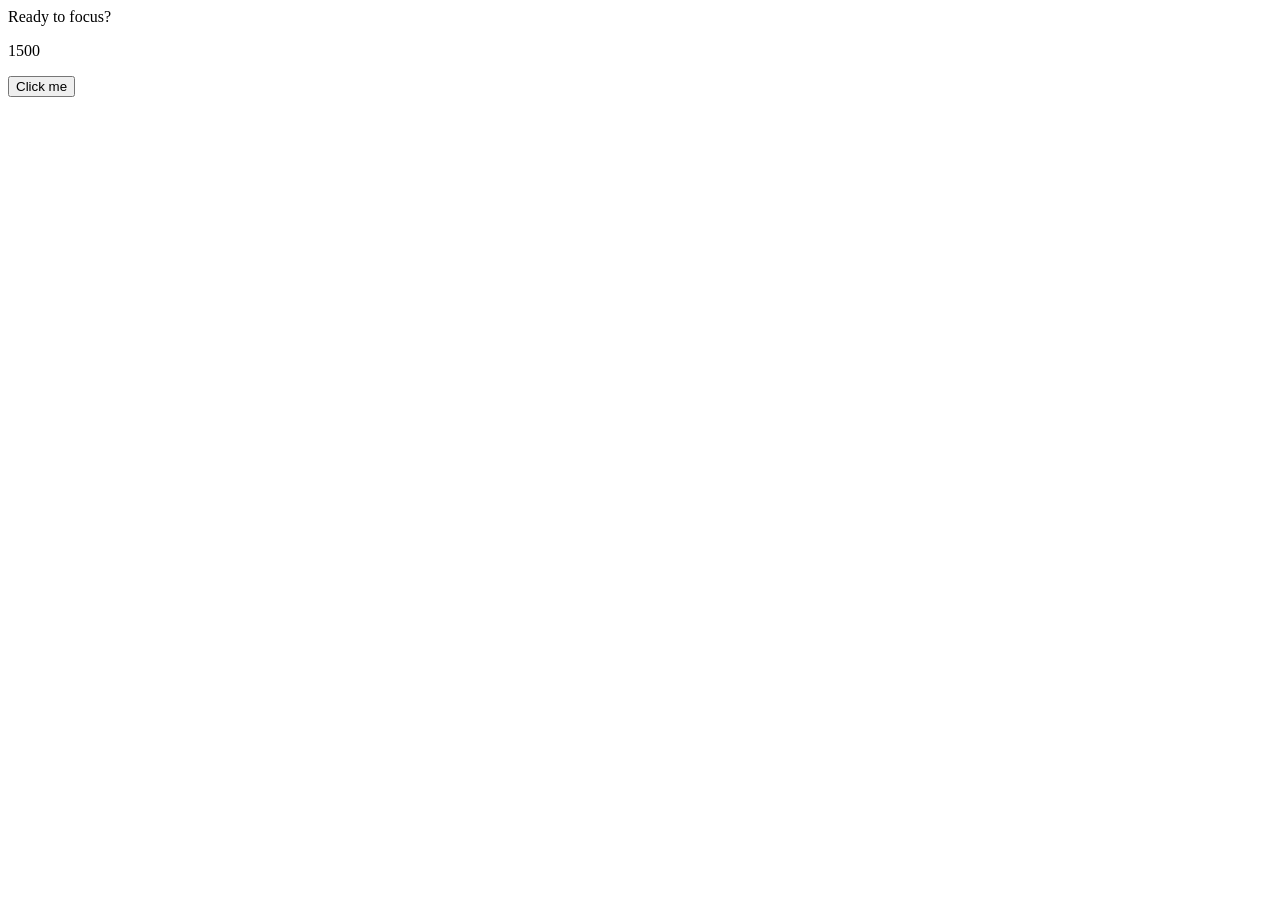
==== popup.html @ e74017d1 "first version" ====
<html lang="en">
<head>
    <meta charset="UTF-8">
    <meta name="viewport" content="width=device-width, initial-scale=1.0">
    <title>Document</title>
</head>
<body>
    <p id ="status">Ready to focus?</p>
    <p id="timer">1500</p>
<button id="btn">Click me</button>




    <script src="popup.js"></script>
</body>

</html>
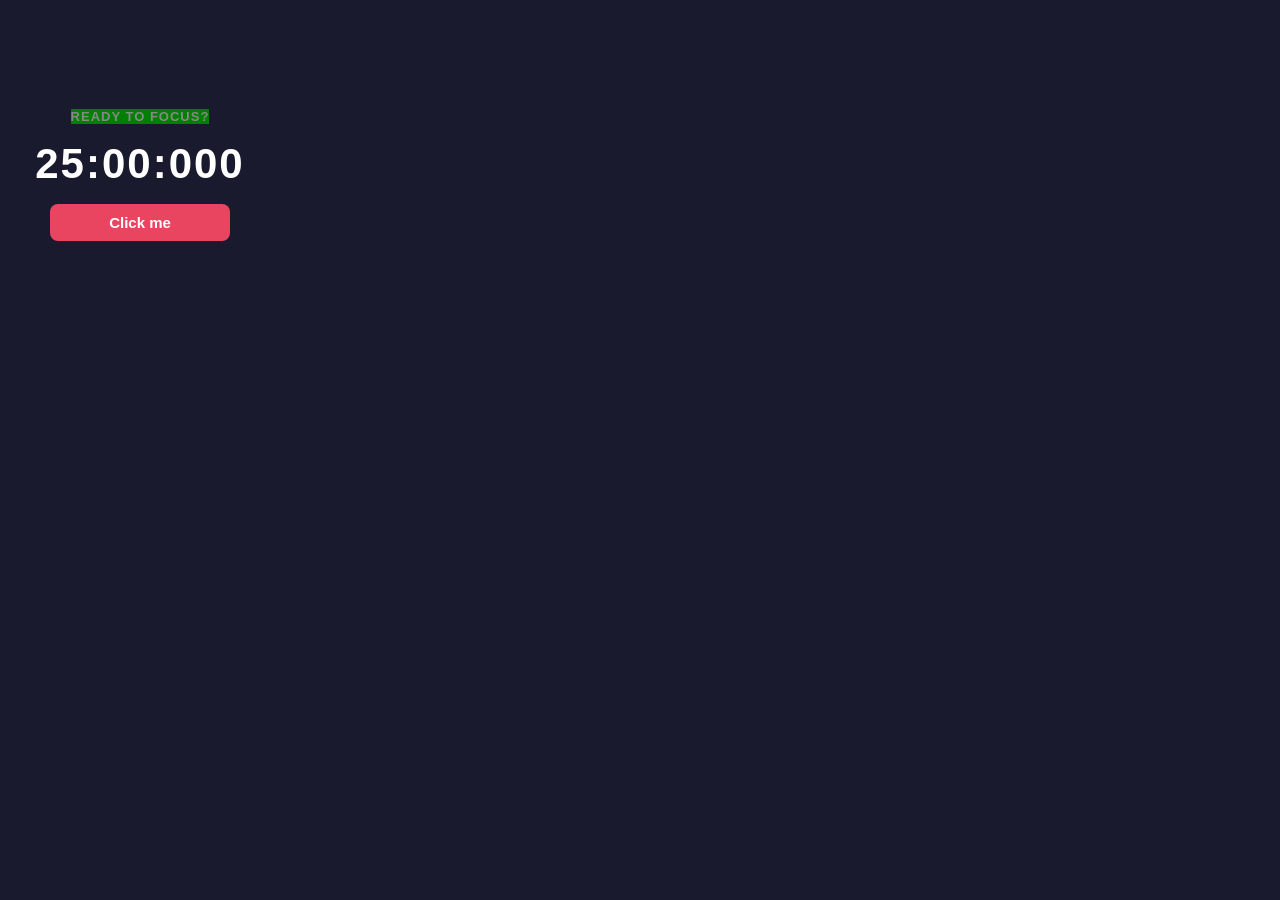
==== commit 8b0bfe2d: "some styling to my extension" ====
--- a/popup.html
+++ b/popup.html
@@ -3,10 +3,11 @@
     <meta charset="UTF-8">
     <meta name="viewport" content="width=device-width, initial-scale=1.0">
     <title>Document</title>
+    <link rel="stylesheet" href="popup.css">
 </head>
 <body>
-    <p id ="status">Ready to focus?</p>
-    <p id="timer">1500</p>
+    <h1 id ="status">Ready to focus?</h1>
+    <p id="timer">25:00:000</p>
 <button id="btn">Click me</button>
 
 
--- a/popup.css
+++ b/popup.css
@@ -0,0 +1,51 @@
+
+* {
+    margin: 0;
+    padding: 0;
+    box-sizing: border-box;
+}
+body {
+      width: 280px;
+    height: 350px;
+    background-color: #1a1a2e;
+    display: flex;
+    flex-direction: column;
+    align-items: center;
+    justify-content: center;
+    gap: 16px;
+    font-family: 'Segoe UI', sans-serif;
+}
+
+button {
+    padding: 8px 20px;
+    cursor: pointer;
+}
+#status{
+
+    background-color: green;
+     font-size: 13px;
+    color: #888;
+    letter-spacing: 1px;
+    text-transform: uppercase;
+
+}
+#btn {
+    width: 180px;
+    padding: 10px 0;
+    border: none;
+    border-radius: 8px;
+    background-color: #e94560;
+    color: white;
+    font-size: 15px;
+    font-weight: 600;
+    cursor: pointer;
+}
+#timer {
+    font-size: 42px;
+    font-weight: 700;
+    color: #ffffff;
+    letter-spacing: 2px;
+}
+#btn:hover {
+    background-color: #c73652;
+}
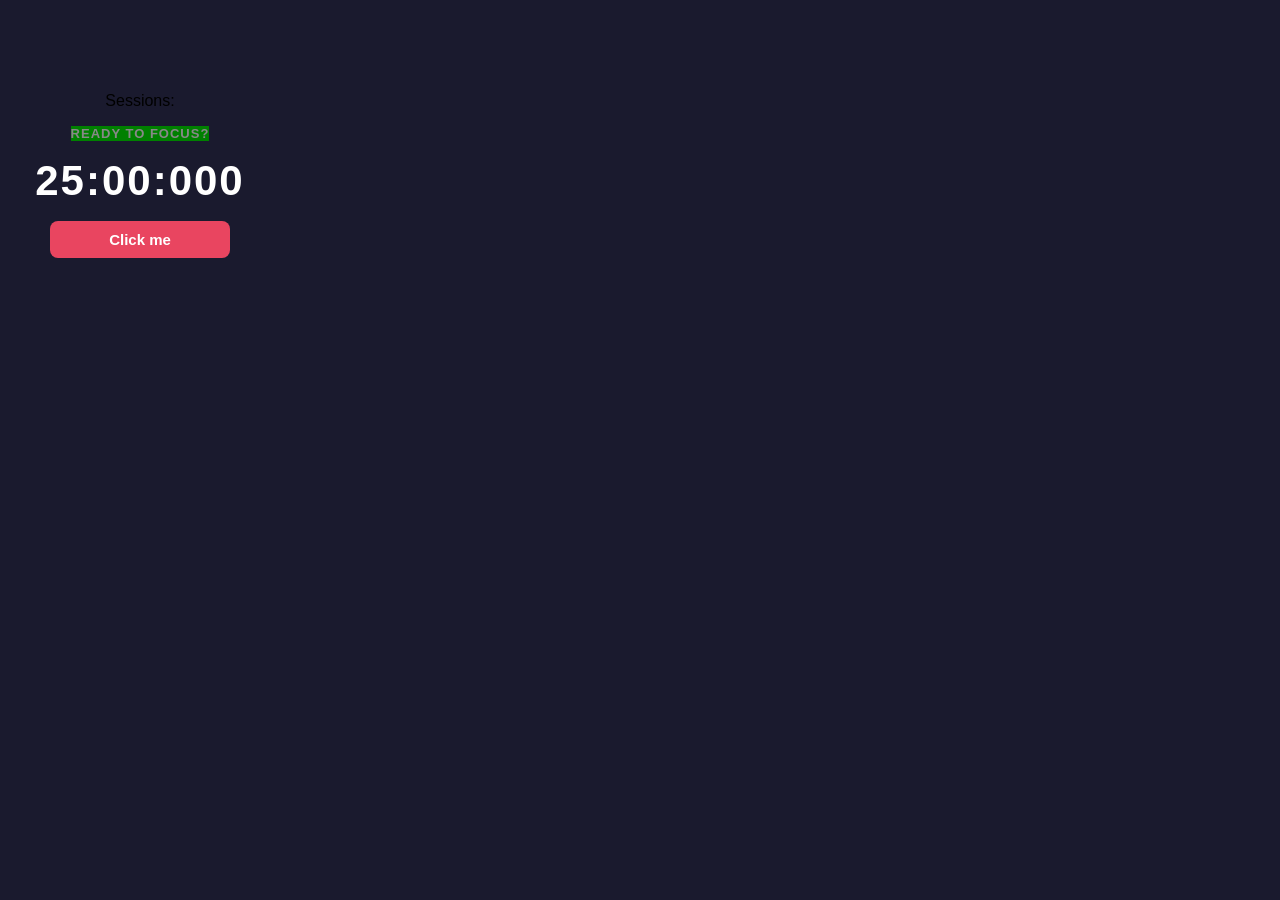
==== commit eeea0a30: "2nd push of the day" ====
--- a/popup.html
+++ b/popup.html
@@ -6,6 +6,7 @@
     <link rel="stylesheet" href="popup.css">
 </head>
 <body>
+    <p id="sessionCount">Sessions: </p>
     <h1 id ="status">Ready to focus?</h1>
     <p id="timer">25:00:000</p>
 <button id="btn">Click me</button>
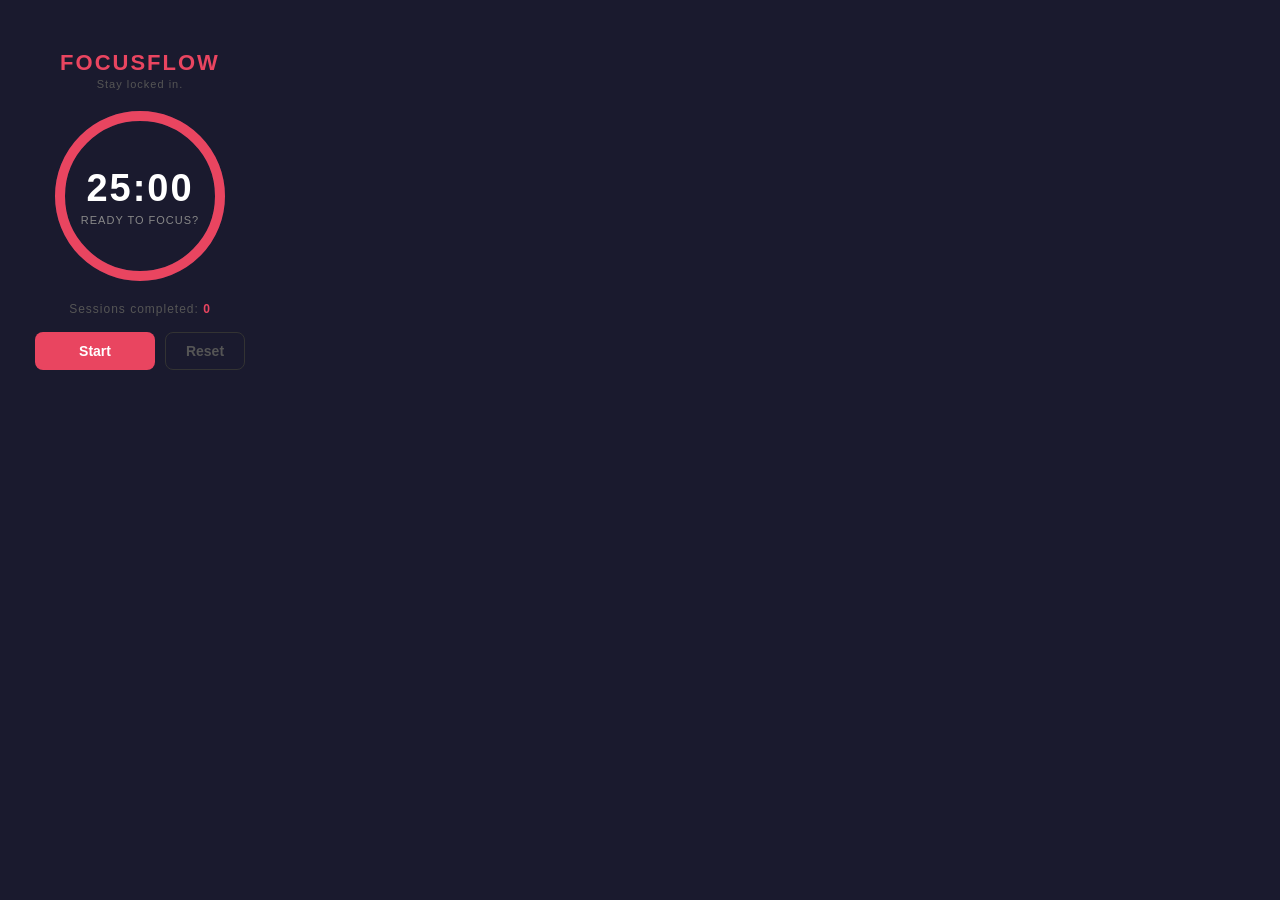
==== commit 51f07c23: "New Version" ====
--- a/popup.html
+++ b/popup.html
@@ -1,20 +1,40 @@
+<!DOCTYPE html>
 <html lang="en">
 <head>
     <meta charset="UTF-8">
     <meta name="viewport" content="width=device-width, initial-scale=1.0">
-    <title>Document</title>
+    <title>FocusFlow</title>
     <link rel="stylesheet" href="popup.css">
 </head>
 <body>
-    <p id="sessionCount">Sessions: </p>
-    <h1 id ="status">Ready to focus?</h1>
-    <p id="timer">25:00:000</p>
-<button id="btn">Click me</button>
 
+    <!-- App Header -->
+    <div class="header">
+        <h1 class="app-name">FocusFlow</h1>
+        <p class="tagline">Stay locked in.</p>
+    </div>
 
+    <!-- Timer Section -->
+    <div class="timer-container">
+        <svg class="progress-ring" width="180" height="180">
+            <circle class="progress-ring__track" cx="90" cy="90" r="80"/>
+            <circle class="progress-ring__fill" cx="90" cy="90" r="80" id="progressRing"/>
+        </svg>
+        <div class="timer-text">
+            <p id="timer">25:00</p>
+            <p id="status">Ready to focus?</p>
+        </div>
+    </div>
 
+    <!-- Session Count -->
+    <p id="sessionCount">Sessions completed: <span id="sessionNum">0</span></p>
+
+    <!-- Controls -->
+    <div class="controls">
+        <button id="btn">Start</button>
+        <button id="resetBtn">Reset</button>
+    </div>
 
     <script src="popup.js"></script>
 </body>
-
 </html>
--- a/popup.css
+++ b/popup.css
@@ -1,12 +1,12 @@
-
 * {
     margin: 0;
     padding: 0;
     box-sizing: border-box;
 }
+
 body {
-      width: 280px;
-    height: 350px;
+    width: 280px;
+    height: 420px;
     background-color: #1a1a2e;
     display: flex;
     flex-direction: column;
@@ -16,36 +16,142 @@
     font-family: 'Segoe UI', sans-serif;
 }
 
-button {
-    padding: 8px 20px;
-    cursor: pointer;
+/* ---- HEADER ---- */
+.header {
+    text-align: center;
 }
-#status{
 
-    background-color: green;
-     font-size: 13px;
+.app-name {
+    font-size: 22px;
+    font-weight: 700;
+    color: #e94560;
+    letter-spacing: 2px;
+    text-transform: uppercase;
+}
+
+.tagline {
+    font-size: 11px;
+    color: #555;
+    letter-spacing: 1px;
+    margin-top: 2px;
+}
+
+/* ---- TIMER RING ---- */
+.timer-container {
+    position: relative;
+    width: 180px;
+    height: 180px;
+    display: flex;
+    align-items: center;
+    justify-content: center;
+}
+
+.progress-ring {
+    position: absolute;
+    top: 0;
+    left: 0;
+    transform: rotate(-90deg);
+}
+
+.progress-ring__track {
+    fill: none;
+    stroke: #2a2a4a;
+    stroke-width: 10;
+}
+
+.progress-ring__fill {
+    fill: none;
+    stroke: #e94560;
+    stroke-width: 10;
+    stroke-linecap: round;
+    stroke-dasharray: 502;
+    stroke-dashoffset: 0;
+    transition: stroke-dashoffset 0.5s ease, stroke 0.5s ease;
+}
+
+/* ---- TIMER TEXT ---- */
+.timer-text {
+    position: absolute;
+    text-align: center;
+}
+
+#timer {
+    font-size: 38px;
+    font-weight: 700;
+    color: #ffffff;
+    letter-spacing: 2px;
+}
+
+#status {
+    font-size: 11px;
     color: #888;
     letter-spacing: 1px;
     text-transform: uppercase;
+    margin-top: 4px;
+}
 
+/* ---- SESSIONS ---- */
+#sessionCount {
+    font-size: 12px;
+    color: #555;
+    letter-spacing: 1px;
 }
+
+#sessionNum {
+    color: #e94560;
+    font-weight: 700;
+}
+
+/* ---- CONTROLS ---- */
+.controls {
+    display: flex;
+    gap: 10px;
+}
+
 #btn {
-    width: 180px;
+    width: 120px;
     padding: 10px 0;
     border: none;
     border-radius: 8px;
     background-color: #e94560;
     color: white;
-    font-size: 15px;
+    font-size: 14px;
     font-weight: 600;
     cursor: pointer;
+    transition: background-color 0.2s ease;
 }
-#timer {
-    font-size: 42px;
-    font-weight: 700;
-    color: #ffffff;
-    letter-spacing: 2px;
-}
+
 #btn:hover {
     background-color: #c73652;
+}
+
+#resetBtn {
+    width: 80px;
+    padding: 10px 0;
+    border: 1px solid #333;
+    border-radius: 8px;
+    background-color: transparent;
+    color: #555;
+    font-size: 14px;
+    font-weight: 600;
+    cursor: pointer;
+    transition: all 0.2s ease;
+}
+
+#resetBtn:hover {
+    border-color: #e94560;
+    color: #e94560;
+}
+
+/* ---- MODE COLORS ---- */
+body.break-mode .progress-ring__fill {
+    stroke: #4e9af1;
+}
+
+body.break-mode #btn {
+    background-color: #4e9af1;
+}
+
+body.break-mode #btn:hover {
+    background-color: #3a7fd4;
 }
